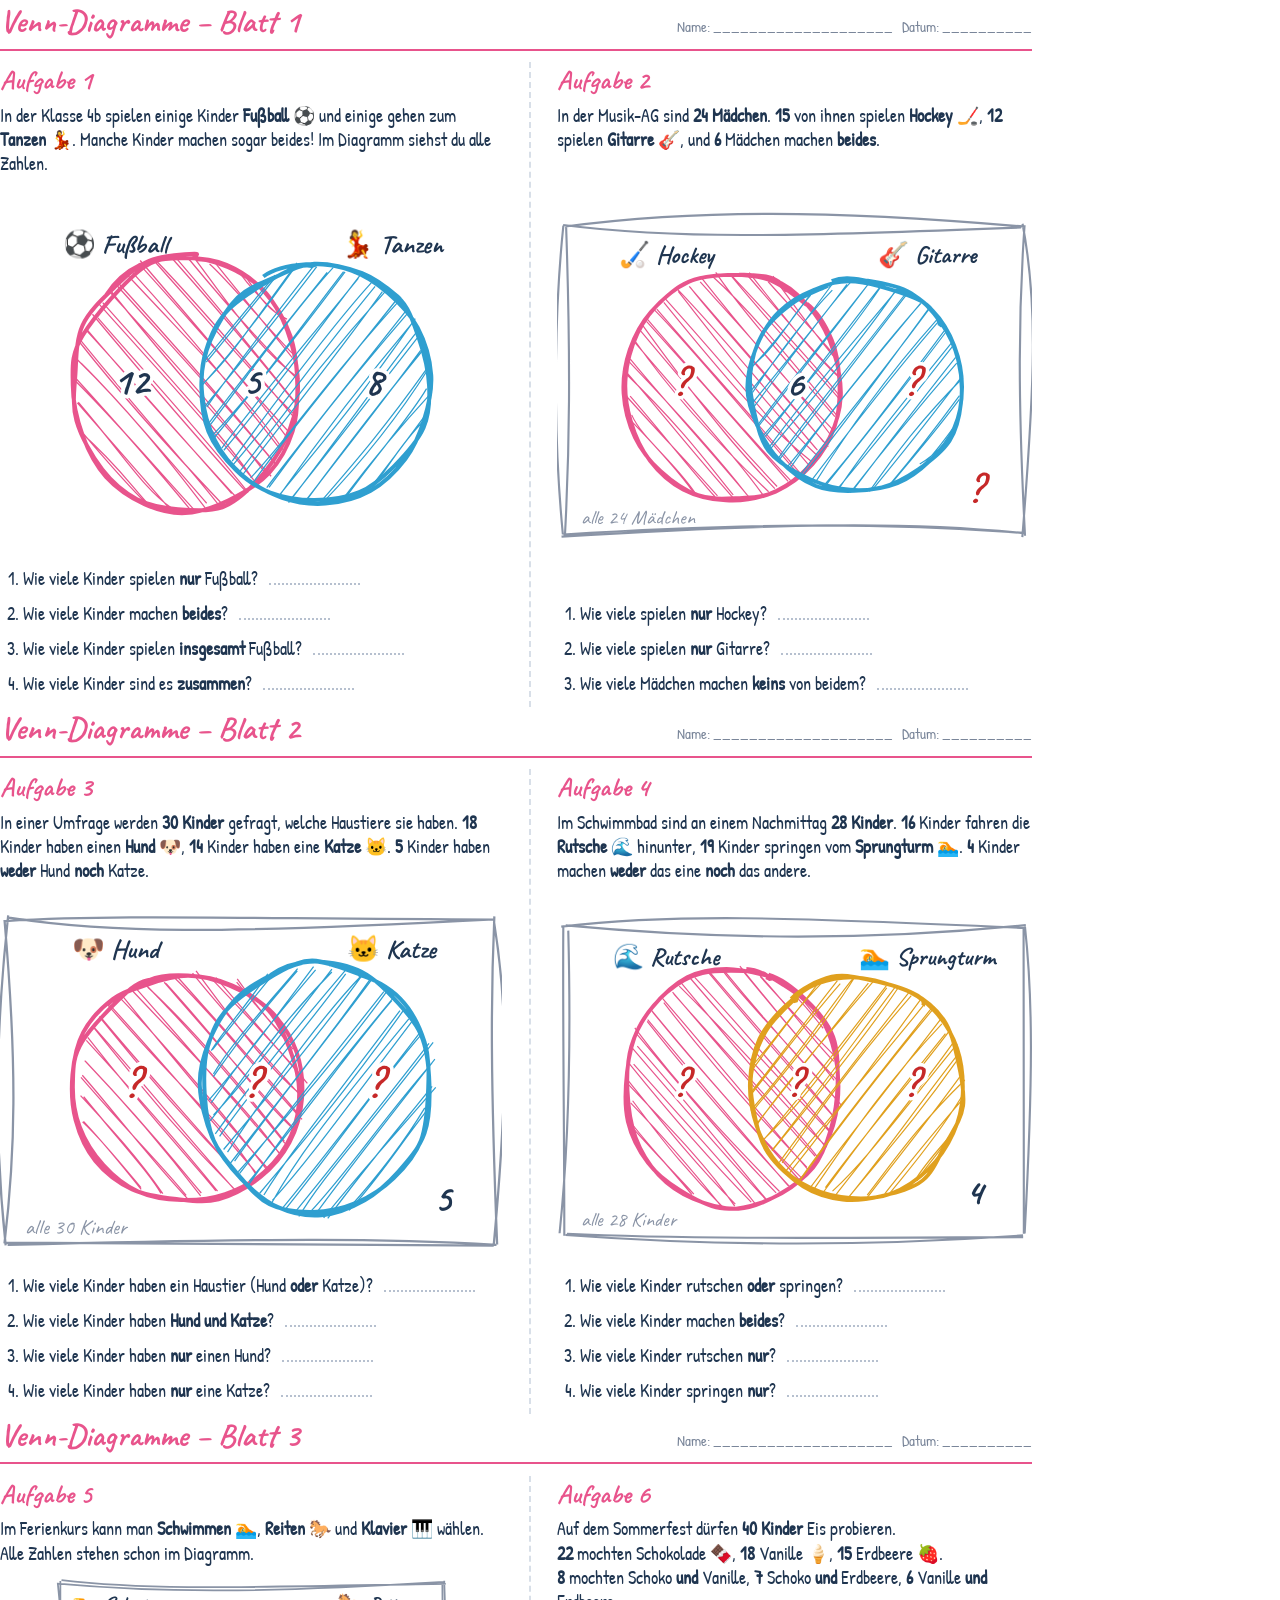
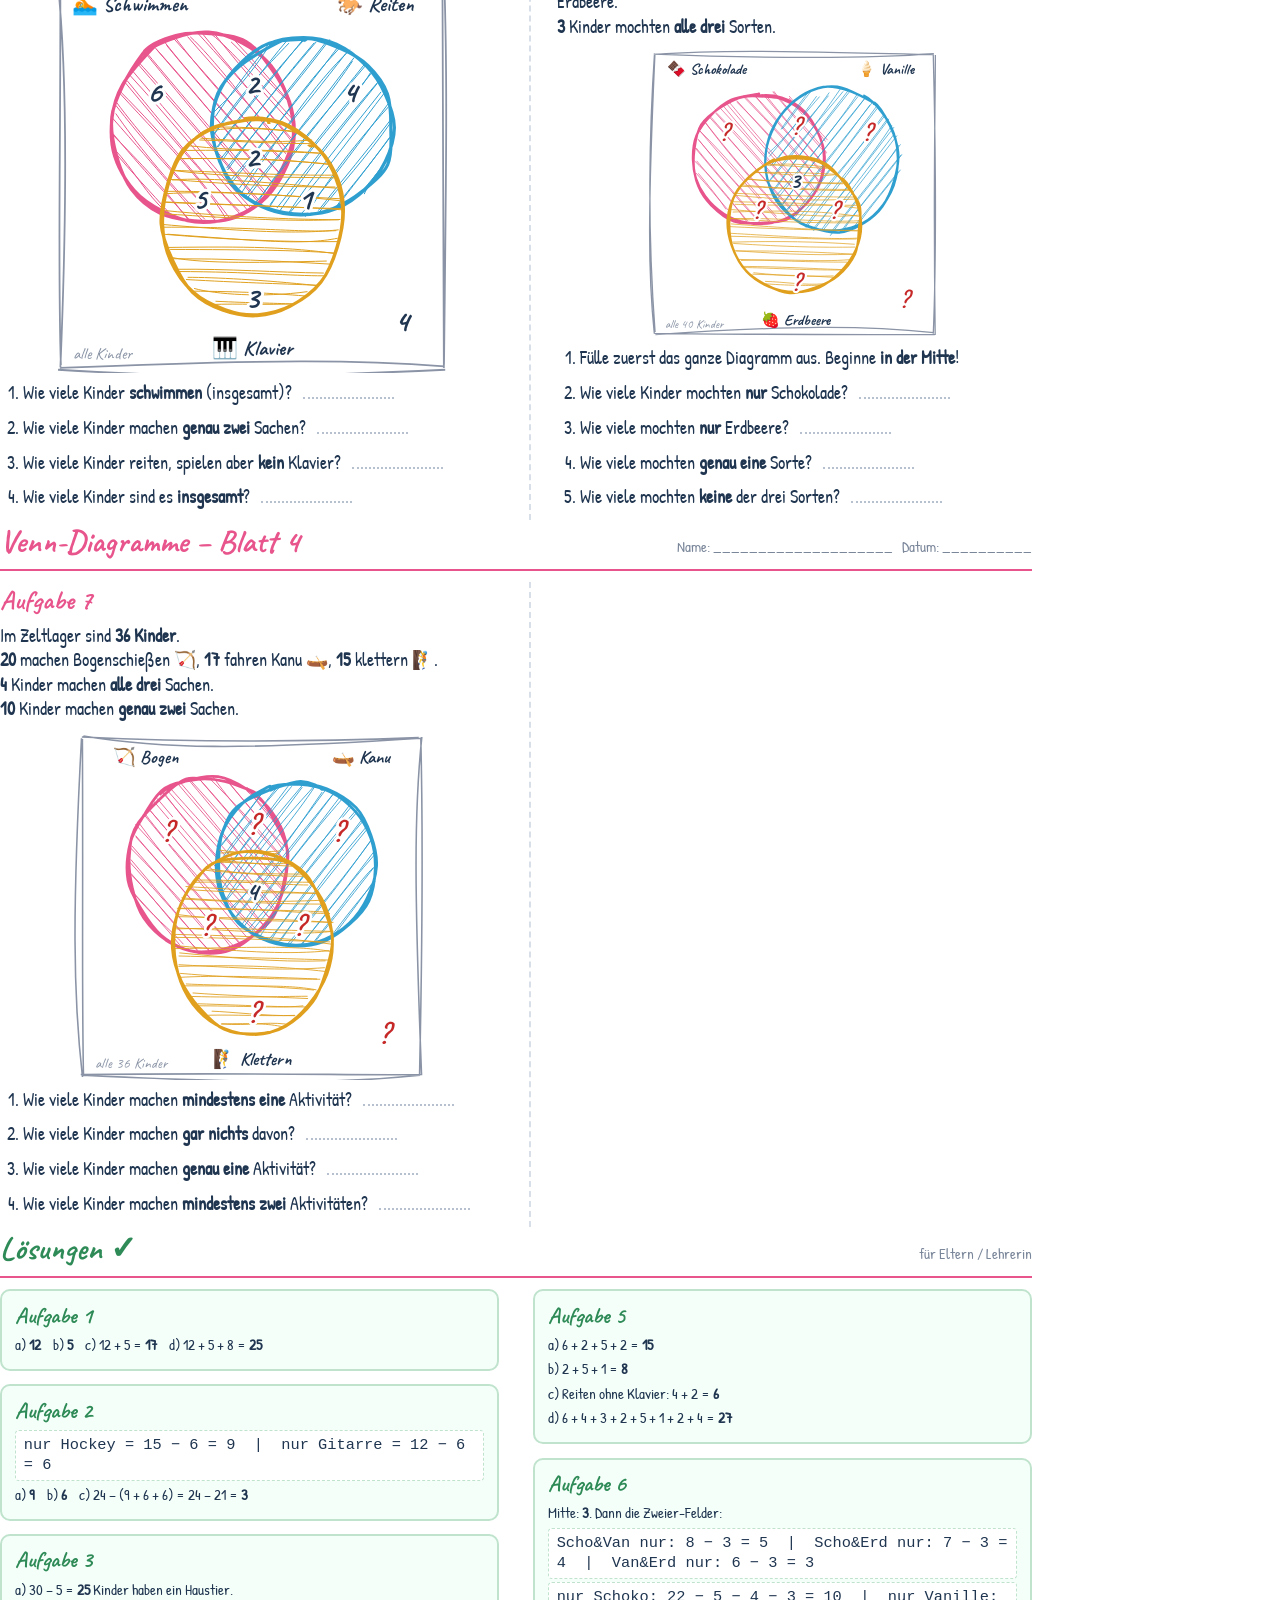
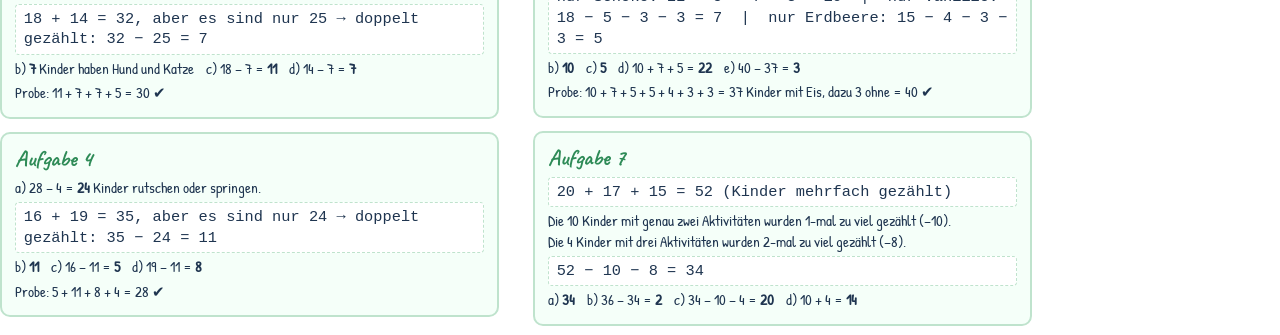
==== arbeitsblatt.html @ 21a6d2d9 "Handgezeichnete Diagramme (rough.js), A4 quer, 2 Aufgaben pro Seite Co-authored-by: Shelley <shelley" ====
<!DOCTYPE html>
<html lang="de">
<head>
<meta charset="utf-8">
<title>Mathe-Arbeitsblatt: Venn-Diagramme</title>
<style>
@font-face{font-family:'Caveat';font-style:normal;font-weight:400;src:url([data-uri]) format('woff2');unicode-range:U+0100-02BA, U+02BD-02C5, U+02C7-02CC, U+02CE-02D7, U+02DD-02FF, U+0304, U+0308, U+0329, U+1D00-1DBF, U+1E00-1E9F, U+1EF2-1EFF, U+2020, U+20A0-20AB, U+20AD-20C0, U+2113, U+2C60-2C7F, U+A720-A7FF;}
@font-face{font-family:'Caveat';font-style:normal;font-weight:400;src:url([data-uri]) format('woff2');unicode-range:U+0000-00FF, U+0131, U+0152-0153, U+02BB-02BC, U+02C6, U+02DA, U+02DC, U+0304, U+0308, U+0329, U+2000-206F, U+20AC, U+2122, U+2191, U+2193, U+2212, U+2215, U+FEFF, U+FFFD;}
@font-face{font-family:'Caveat';font-style:normal;font-weight:700;src:url([data-uri]) format('woff2');unicode-range:U+0100-02BA, U+02BD-02C5, U+02C7-02CC, U+02CE-02D7, U+02DD-02FF, U+0304, U+0308, U+0329, U+1D00-1DBF, U+1E00-1E9F, U+1EF2-1EFF, U+2020, U+20A0-20AB, U+20AD-20C0, U+2113, U+2C60-2C7F, U+A720-A7FF;}
@font-face{font-family:'Caveat';font-style:normal;font-weight:700;src:url([data-uri]) format('woff2');unicode-range:U+0000-00FF, U+0131, U+0152-0153, U+02BB-02BC, U+02C6, U+02DA, U+02DC, U+0304, U+0308, U+0329, U+2000-206F, U+20AC, U+2122, U+2191, U+2193, U+2212, U+2215, U+FEFF, U+FFFD;}
@font-face{font-family:'Patrick Hand';font-style:normal;font-weight:400;src:url([data-uri]) format('woff2');unicode-range:U+0100-02BA, U+02BD-02C5, U+02C7-02CC, U+02CE-02D7, U+02DD-02FF, U+0304, U+0308, U+0329, U+1D00-1DBF, U+1E00-1E9F, U+1EF2-1EFF, U+2020, U+20A0-20AB, U+20AD-20C0, U+2113, U+2C60-2C7F, U+A720-A7FF;}
@font-face{font-family:'Patrick Hand';font-style:normal;font-weight:400;src:url([data-uri]) format('woff2');unicode-range:U+0000-00FF, U+0131, U+0152-0153, U+02BB-02BC, U+02C6, U+02DA, U+02DC, U+0304, U+0308, U+0329, U+2000-206F, U+20AC, U+2122, U+2191, U+2193, U+2212, U+2215, U+FEFF, U+FFFD;}

  @page { size: A4 landscape; margin: 10mm 12mm; }
  * { box-sizing: border-box; }
  body { font-family: 'Patrick Hand', 'Comic Sans MS', cursive;
         font-size: 13.5pt; line-height: 1.35; color: #1f3550; margin: 0;
         background: #fff; }
  .page { page-break-after: always; width: 273mm; height: 187mm;
          display: flex; flex-direction: column; }
  .page:last-child { page-break-after: auto; }

  .kopf { display: flex; justify-content: space-between; align-items: baseline;
          padding-bottom: 1.5mm; margin-bottom: 3mm; flex: 0 0 auto;
          border-bottom: 2.5px solid #e8548c; }
  h1 { font-family: 'Caveat', cursive; font-size: 24pt; margin: 0; color: #e8548c;
       font-weight: 700; }
  .namenszeile { font-size: 11pt; color: #7a869a; }

  .spalten { display: flex; gap: 7mm; flex: 1 1 auto; min-height: 0; }
  .spalte { flex: 1 1 50%; min-width: 0; display: flex; }
  .spalte + .spalte { border-left: 2px dashed #d8dfe8; padding-left: 7mm; }

  .aufgabe { width: 100%; display: flex; flex-direction: column; }
  .aufgabe h2 { font-family: 'Caveat', cursive; font-size: 20pt; font-weight: 700;
                margin: 0 0 1.5mm; color: #e8548c; }
  .story { margin: 0 0 2mm; }
  .bild { flex: 1 1 auto; min-height: 0; display: flex; justify-content: center;
          align-items: center; margin: 1mm 0 2mm; }
  .bild svg { width: 100%; height: 100%; }
  .text { flex: 0 0 auto; }

  ol.fragen { margin: 0; padding-left: 6mm; }
  ol.fragen li { margin-bottom: 2.8mm; }
  .linie { display: inline-block; border-bottom: 2px dotted #b6c0cf;
           min-width: 24mm; margin-left: 2mm; }

  /* Loesungsblatt */
  .loesung { height: auto; }
  .loesung h1 { color: #2e8b57; }
  .lspalten { column-count: 2; column-gap: 9mm; }
  .lbox { break-inside: avoid; border: 2.5px solid #bfe3cd; background: #f5fff9;
          border-radius: 10px; padding: 2.5mm 3.5mm; margin-bottom: 3.5mm; }
  .lbox h3 { font-family: 'Caveat', cursive; font-weight: 700; font-size: 17pt;
             margin: 0 0 1mm; color: #2e8b57; }
  .lbox p { margin: 0 0 1mm; font-size: 11.5pt; }
  .rechnung { font-family: 'Courier New', monospace; font-size: 10pt; background: #fff;
              border: 1px dashed #bfe3cd; padding: 1mm 2mm; border-radius: 4px; }

</style>
</head>
<body>
<div class="page">
  <div class="kopf"><h1>Venn-Diagramme &ndash; Blatt 1</h1><span class="namenszeile">Name: ____________________ &nbsp; Datum: __________</span></div>
  <div class="spalten">
    <div class="spalte">
      <div class="aufgabe">
        <h2>Aufgabe 1</h2>
        <p class="story">In der Klasse 4b spielen einige Kinder <b>Fu&szlig;ball</b> &#9917; und einige gehen zum <b>Tanzen</b> &#128131;. Manche Kinder machen sogar beides! Im Diagramm siehst du alle Zahlen.</p>
        <div class="bild" data-diagram="a1"></div>
        <div class="text">
          <ol class="fragen">
            <li>Wie viele Kinder spielen <b>nur</b> Fu&szlig;ball? <span class="linie"></span></li>
            <li>Wie viele Kinder machen <b>beides</b>? <span class="linie"></span></li>
            <li>Wie viele Kinder spielen <b>insgesamt</b> Fu&szlig;ball? <span class="linie"></span></li>
            <li>Wie viele Kinder sind es <b>zusammen</b>? <span class="linie"></span></li>
          </ol>
        </div>
      </div>
    </div>
    <div class="spalte">
      <div class="aufgabe">
        <h2>Aufgabe 2</h2>
        <p class="story">In der Musik-AG sind <b>24 M&auml;dchen</b>. <b>15</b> von ihnen spielen <b>Hockey</b> &#127954;, <b>12</b> spielen <b>Gitarre</b> &#127928;, und <b>6</b> M&auml;dchen machen <b>beides</b>.</p>
        <div class="bild" data-diagram="a2"></div>
        <div class="text">
          <ol class="fragen">
            <li>Wie viele spielen <b>nur</b> Hockey? <span class="linie"></span></li>
            <li>Wie viele spielen <b>nur</b> Gitarre? <span class="linie"></span></li>
            <li>Wie viele M&auml;dchen machen <b>keins</b> von beidem? <span class="linie"></span></li>
          </ol>
        </div>
      </div>
    </div>
  </div>
</div>
<div class="page">
  <div class="kopf"><h1>Venn-Diagramme &ndash; Blatt 2</h1><span class="namenszeile">Name: ____________________ &nbsp; Datum: __________</span></div>
  <div class="spalten">
    <div class="spalte">
      <div class="aufgabe">
        <h2>Aufgabe 3</h2>
        <p class="story">In einer Umfrage werden <b>30 Kinder</b> gefragt, welche Haustiere sie haben. <b>18</b> Kinder haben einen <b>Hund</b> &#128054;, <b>14</b> Kinder haben eine <b>Katze</b> &#128049;. <b>5</b> Kinder haben <b>weder</b> Hund <b>noch</b> Katze.</p>
        <div class="bild" data-diagram="a3"></div>
        <div class="text">
          <ol class="fragen">
            <li>Wie viele Kinder haben ein Haustier (Hund <b>oder</b> Katze)? <span class="linie"></span></li>
            <li>Wie viele Kinder haben <b>Hund und Katze</b>? <span class="linie"></span></li>
            <li>Wie viele Kinder haben <b>nur</b> einen Hund? <span class="linie"></span></li>
            <li>Wie viele Kinder haben <b>nur</b> eine Katze? <span class="linie"></span></li>
          </ol>
        </div>
      </div>
    </div>
    <div class="spalte">
      <div class="aufgabe">
        <h2>Aufgabe 4</h2>
        <p class="story">Im Schwimmbad sind an einem Nachmittag <b>28 Kinder</b>. <b>16</b> Kinder fahren die <b>Rutsche</b> &#127754; hinunter, <b>19</b> Kinder springen vom <b>Sprungturm</b> &#127946;. <b>4</b> Kinder machen <b>weder</b> das eine <b>noch</b> das andere.</p>
        <div class="bild" data-diagram="a4"></div>
        <div class="text">
          <ol class="fragen">
            <li>Wie viele Kinder rutschen <b>oder</b> springen? <span class="linie"></span></li>
            <li>Wie viele Kinder machen <b>beides</b>? <span class="linie"></span></li>
            <li>Wie viele Kinder rutschen <b>nur</b>? <span class="linie"></span></li>
            <li>Wie viele Kinder springen <b>nur</b>? <span class="linie"></span></li>
          </ol>
        </div>
      </div>
    </div>
  </div>
</div>
<div class="page">
  <div class="kopf"><h1>Venn-Diagramme &ndash; Blatt 3</h1><span class="namenszeile">Name: ____________________ &nbsp; Datum: __________</span></div>
  <div class="spalten">
    <div class="spalte">
      <div class="aufgabe">
        <h2>Aufgabe 5</h2>
        <p class="story">Im Ferienkurs kann man <b>Schwimmen</b> &#127946;, <b>Reiten</b> &#128014; und <b>Klavier</b> &#127929; w&auml;hlen. Alle Zahlen stehen schon im Diagramm.</p>
        <div class="bild" data-diagram="a5"></div>
        <div class="text">
          <ol class="fragen">
            <li>Wie viele Kinder <b>schwimmen</b> (insgesamt)? <span class="linie"></span></li>
            <li>Wie viele Kinder machen <b>genau zwei</b> Sachen? <span class="linie"></span></li>
            <li>Wie viele Kinder reiten, spielen aber <b>kein</b> Klavier? <span class="linie"></span></li>
            <li>Wie viele Kinder sind es <b>insgesamt</b>? <span class="linie"></span></li>
          </ol>
        </div>
      </div>
    </div>
    <div class="spalte">
      <div class="aufgabe">
        <h2>Aufgabe 6</h2>
        <p class="story">Auf dem Sommerfest dürfen <b>40 Kinder</b> Eis probieren.<br><b>22</b> mochten Schokolade &#127851;, <b>18</b> Vanille &#127846;, <b>15</b> Erdbeere &#127827;.<br><b>8</b> mochten Schoko <b>und</b> Vanille, <b>7</b> Schoko <b>und</b> Erdbeere, <b>6</b> Vanille <b>und</b> Erdbeere.<br><b>3</b> Kinder mochten <b>alle drei</b> Sorten.</p>
        <div class="bild" data-diagram="a6"></div>
        <div class="text">
          <ol class="fragen">
            <li>F&uuml;lle zuerst das ganze Diagramm aus. Beginne <b>in der Mitte</b>!</li>
            <li>Wie viele Kinder mochten <b>nur</b> Schokolade? <span class="linie"></span></li>
            <li>Wie viele mochten <b>nur</b> Erdbeere? <span class="linie"></span></li>
            <li>Wie viele mochten <b>genau eine</b> Sorte? <span class="linie"></span></li>
            <li>Wie viele mochten <b>keine</b> der drei Sorten? <span class="linie"></span></li>
          </ol>
        </div>
      </div>
    </div>
  </div>
</div>
<div class="page">
  <div class="kopf"><h1>Venn-Diagramme &ndash; Blatt 4</h1><span class="namenszeile">Name: ____________________ &nbsp; Datum: __________</span></div>
  <div class="spalten">
    <div class="spalte">
      <div class="aufgabe">
        <h2>Aufgabe 7</h2>
        <p class="story">Im Zeltlager sind <b>36 Kinder</b>.<br><b>20</b> machen Bogenschießen &#127993;, <b>17</b> fahren Kanu &#128758;, <b>15</b> klettern &#129495;.<br><b>4</b> Kinder machen <b>alle drei</b> Sachen.<br><b>10</b> Kinder machen <b>genau zwei</b> Sachen.</p>
        <div class="bild" data-diagram="a7"></div>
        <div class="text">
          <ol class="fragen">
            <li>Wie viele Kinder machen <b>mindestens eine</b> Aktivit&auml;t? <span class="linie"></span></li>
            <li>Wie viele Kinder machen <b>gar nichts</b> davon? <span class="linie"></span></li>
            <li>Wie viele Kinder machen <b>genau eine</b> Aktivit&auml;t? <span class="linie"></span></li>
            <li>Wie viele Kinder machen <b>mindestens zwei</b> Aktivit&auml;ten? <span class="linie"></span></li>
          </ol>
        </div>
      </div>
    </div>
    <div class="spalte"></div>
  </div>
</div>
<div class="page loesung">
  <div class="kopf"><h1>L&ouml;sungen &#10003;</h1><span class="namenszeile">f&uuml;r Eltern / Lehrerin</span></div>
  <div class="lspalten">
    <div class="lbox"><h3>Aufgabe 1</h3>
    <p>a) <b>12</b> &nbsp;&nbsp; b) <b>5</b> &nbsp;&nbsp; c) 12 + 5 = <b>17</b> &nbsp;&nbsp; d) 12 + 5 + 8 = <b>25</b></p></div>
    <div class="lbox"><h3>Aufgabe 2</h3>
    <p class="rechnung">nur Hockey = 15 &minus; 6 = 9 &nbsp;|&nbsp; nur Gitarre = 12 &minus; 6 = 6</p>
    <p>a) <b>9</b> &nbsp;&nbsp; b) <b>6</b> &nbsp;&nbsp; c) 24 &minus; (9 + 6 + 6) = 24 &minus; 21 = <b>3</b></p></div>
    <div class="lbox"><h3>Aufgabe 3</h3>
    <p>a) 30 &minus; 5 = <b>25</b> Kinder haben ein Haustier.</p>
    <p class="rechnung">18 + 14 = 32, aber es sind nur 25 &rarr; doppelt gez&auml;hlt: 32 &minus; 25 = 7</p>
    <p>b) <b>7</b> Kinder haben Hund und Katze &nbsp;&nbsp; c) 18 &minus; 7 = <b>11</b> &nbsp;&nbsp; d) 14 &minus; 7 = <b>7</b></p>
    <p>Probe: 11 + 7 + 7 + 5 = 30 &#10004;</p></div>
    <div class="lbox"><h3>Aufgabe 4</h3>
    <p>a) 28 &minus; 4 = <b>24</b> Kinder rutschen oder springen.</p>
    <p class="rechnung">16 + 19 = 35, aber es sind nur 24 &rarr; doppelt gez&auml;hlt: 35 &minus; 24 = 11</p>
    <p>b) <b>11</b> &nbsp;&nbsp; c) 16 &minus; 11 = <b>5</b> &nbsp;&nbsp; d) 19 &minus; 11 = <b>8</b></p>
    <p>Probe: 5 + 11 + 8 + 4 = 28 &#10004;</p></div>
    <div class="lbox"><h3>Aufgabe 5</h3>
    <p>a) 6 + 2 + 5 + 2 = <b>15</b></p>
    <p>b) 2 + 5 + 1 = <b>8</b></p>
    <p>c) Reiten ohne Klavier: 4 + 2 = <b>6</b></p>
    <p>d) 6 + 4 + 3 + 2 + 5 + 1 + 2 + 4 = <b>27</b></p></div>
    <div class="lbox"><h3>Aufgabe 6</h3>
    <p>Mitte: <b>3</b>. Dann die Zweier-Felder:</p>
    <p class="rechnung">Scho&amp;Van nur: 8 &minus; 3 = 5 &nbsp;|&nbsp; Scho&amp;Erd nur: 7 &minus; 3 = 4 &nbsp;|&nbsp; Van&amp;Erd nur: 6 &minus; 3 = 3</p>
    <p class="rechnung">nur Schoko: 22 &minus; 5 &minus; 4 &minus; 3 = 10 &nbsp;|&nbsp; nur Vanille: 18 &minus; 5 &minus; 3 &minus; 3 = 7 &nbsp;|&nbsp; nur Erdbeere: 15 &minus; 4 &minus; 3 &minus; 3 = 5</p>
    <p>b) <b>10</b> &nbsp;&nbsp; c) <b>5</b> &nbsp;&nbsp; d) 10 + 7 + 5 = <b>22</b> &nbsp;&nbsp; e) 40 &minus; 37 = <b>3</b></p>
    <p>Probe: 10 + 7 + 5 + 5 + 4 + 3 + 3 = 37 Kinder mit Eis, dazu 3 ohne = 40 &#10004;</p></div>
    <div class="lbox"><h3>Aufgabe 7</h3>
    <p class="rechnung">20 + 17 + 15 = 52 (Kinder mehrfach gez&auml;hlt)</p>
    <p>Die 10 Kinder mit genau zwei Aktivit&auml;ten wurden 1-mal zu viel gez&auml;hlt (&minus;10).<br>
       Die 4 Kinder mit drei Aktivit&auml;ten wurden 2-mal zu viel gez&auml;hlt (&minus;8).</p>
    <p class="rechnung">52 &minus; 10 &minus; 8 = 34</p>
    <p>a) <b>34</b> &nbsp;&nbsp; b) 36 &minus; 34 = <b>2</b> &nbsp;&nbsp; c) 34 &minus; 10 &minus; 4 = <b>20</b> &nbsp;&nbsp; d) 10 + 4 = <b>14</b></p></div>
  </div>
</div>

<script>
var rough=function(){"use strict";function t(t,e,s){if(t&&t.length){const[n,o]=e,a=Math.PI/180*s,h=Math.cos(a),r=Math.sin(a);for(const e of t){const[t,s]=e;e[0]=(t-n)*h-(s-o)*r+n,e[1]=(t-n)*r+(s-o)*h+o}}}function e(t,e){return t[0]===e[0]&&t[1]===e[1]}function s(s,n,o,a=1){const h=o,r=Math.max(n,.1),i=s[0]&&s[0][0]&&"number"==typeof s[0][0]?[s]:s,c=[0,0];if(h)for(const e of i)t(e,c,h);const l=function(t,s,n){const o=[];for(const s of t){const t=[...s];e(t[0],t[t.length-1])||t.push([t[0][0],t[0][1]]),t.length>2&&o.push(t)}const a=[];s=Math.max(s,.1);const h=[];for(const t of o)for(let e=0;e<t.length-1;e++){const s=t[e],n=t[e+1];if(s[1]!==n[1]){const t=Math.min(s[1],n[1]);h.push({ymin:t,ymax:Math.max(s[1],n[1]),x:t===s[1]?s[0]:n[0],islope:(n[0]-s[0])/(n[1]-s[1])})}}if(h.sort(((t,e)=>t.ymin<e.ymin?-1:t.ymin>e.ymin?1:t.x<e.x?-1:t.x>e.x?1:t.ymax===e.ymax?0:(t.ymax-e.ymax)/Math.abs(t.ymax-e.ymax))),!h.length)return a;let r=[],i=h[0].ymin,c=0;for(;r.length||h.length;){if(h.length){let t=-1;for(let e=0;e<h.length&&!(h[e].ymin>i);e++)t=e;h.splice(0,t+1).forEach((t=>{r.push({s:i,edge:t})}))}if(r=r.filter((t=>!(t.edge.ymax<=i))),r.sort(((t,e)=>t.edge.x===e.edge.x?0:(t.edge.x-e.edge.x)/Math.abs(t.edge.x-e.edge.x))),(1!==n||c%s==0)&&r.length>1)for(let t=0;t<r.length;t+=2){const e=t+1;if(e>=r.length)break;const s=r[t].edge,n=r[e].edge;a.push([[Math.round(s.x),i],[Math.round(n.x),i]])}i+=n,r.forEach((t=>{t.edge.x=t.edge.x+n*t.edge.islope})),c++}return a}(i,r,a);if(h){for(const e of i)t(e,c,-h);!function(e,s,n){const o=[];e.forEach((t=>o.push(...t))),t(o,s,n)}(l,c,-h)}return l}function n(t,e){var n;const o=e.hachureAngle+90;let a=e.hachureGap;a<0&&(a=4*e.strokeWidth),a=Math.round(Math.max(a,.1));let h=1;return e.roughness>=1&&((null===(n=e.randomizer)||void 0===n?void 0:n.next())||Math.random())>.7&&(h=a),s(t,a,o,h||1)}class o{constructor(t){this.helper=t}fillPolygons(t,e){return this._fillPolygons(t,e)}_fillPolygons(t,e){const s=n(t,e);return{type:"fillSketch",ops:this.renderLines(s,e)}}renderLines(t,e){const s=[];for(const n of t)s.push(...this.helper.doubleLineOps(n[0][0],n[0][1],n[1][0],n[1][1],e));return s}}function a(t){const e=t[0],s=t[1];return Math.sqrt(Math.pow(e[0]-s[0],2)+Math.pow(e[1]-s[1],2))}class h extends o{fillPolygons(t,e){let s=e.hachureGap;s<0&&(s=4*e.strokeWidth),s=Math.max(s,.1);const o=n(t,Object.assign({},e,{hachureGap:s})),h=Math.PI/180*e.hachureAngle,r=[],i=.5*s*Math.cos(h),c=.5*s*Math.sin(h);for(const[t,e]of o)a([t,e])&&r.push([[t[0]-i,t[1]+c],[...e]],[[t[0]+i,t[1]-c],[...e]]);return{type:"fillSketch",ops:this.renderLines(r,e)}}}class r extends o{fillPolygons(t,e){const s=this._fillPolygons(t,e),n=Object.assign({},e,{hachureAngle:e.hachureAngle+90}),o=this._fillPolygons(t,n);return s.ops=s.ops.concat(o.ops),s}}class i{constructor(t){this.helper=t}fillPolygons(t,e){const s=n(t,e=Object.assign({},e,{hachureAngle:0}));return this.dotsOnLines(s,e)}dotsOnLines(t,e){const s=[];let n=e.hachureGap;n<0&&(n=4*e.strokeWidth),n=Math.max(n,.1);let o=e.fillWeight;o<0&&(o=e.strokeWidth/2);const h=n/4;for(const r of t){const t=a(r),i=t/n,c=Math.ceil(i)-1,l=t-c*n,u=(r[0][0]+r[1][0])/2-n/4,p=Math.min(r[0][1],r[1][1]);for(let t=0;t<c;t++){const a=p+l+t*n,r=u-h+2*Math.random()*h,i=a-h+2*Math.random()*h,c=this.helper.ellipse(r,i,o,o,e);s.push(...c.ops)}}return{type:"fillSketch",ops:s}}}class c{constructor(t){this.helper=t}fillPolygons(t,e){const s=n(t,e);return{type:"fillSketch",ops:this.dashedLine(s,e)}}dashedLine(t,e){const s=e.dashOffset<0?e.hachureGap<0?4*e.strokeWidth:e.hachureGap:e.dashOffset,n=e.dashGap<0?e.hachureGap<0?4*e.strokeWidth:e.hachureGap:e.dashGap,o=[];return t.forEach((t=>{const h=a(t),r=Math.floor(h/(s+n)),i=(h+n-r*(s+n))/2;let c=t[0],l=t[1];c[0]>l[0]&&(c=t[1],l=t[0]);const u=Math.atan((l[1]-c[1])/(l[0]-c[0]));for(let t=0;t<r;t++){const a=t*(s+n),h=a+s,r=[c[0]+a*Math.cos(u)+i*Math.cos(u),c[1]+a*Math.sin(u)+i*Math.sin(u)],l=[c[0]+h*Math.cos(u)+i*Math.cos(u),c[1]+h*Math.sin(u)+i*Math.sin(u)];o.push(...this.helper.doubleLineOps(r[0],r[1],l[0],l[1],e))}})),o}}class l{constructor(t){this.helper=t}fillPolygons(t,e){const s=e.hachureGap<0?4*e.strokeWidth:e.hachureGap,o=e.zigzagOffset<0?s:e.zigzagOffset,a=n(t,e=Object.assign({},e,{hachureGap:s+o}));return{type:"fillSketch",ops:this.zigzagLines(a,o,e)}}zigzagLines(t,e,s){const n=[];return t.forEach((t=>{const o=a(t),h=Math.round(o/(2*e));let r=t[0],i=t[1];r[0]>i[0]&&(r=t[1],i=t[0]);const c=Math.atan((i[1]-r[1])/(i[0]-r[0]));for(let t=0;t<h;t++){const o=2*t*e,a=2*(t+1)*e,h=Math.sqrt(2*Math.pow(e,2)),i=[r[0]+o*Math.cos(c),r[1]+o*Math.sin(c)],l=[r[0]+a*Math.cos(c),r[1]+a*Math.sin(c)],u=[i[0]+h*Math.cos(c+Math.PI/4),i[1]+h*Math.sin(c+Math.PI/4)];n.push(...this.helper.doubleLineOps(i[0],i[1],u[0],u[1],s),...this.helper.doubleLineOps(u[0],u[1],l[0],l[1],s))}})),n}}const u={};class p{constructor(t){this.seed=t}next(){return this.seed?(2**31-1&(this.seed=Math.imul(48271,this.seed)))/2**31:Math.random()}}const f=0,d=1,g=2,M={A:7,a:7,C:6,c:6,H:1,h:1,L:2,l:2,M:2,m:2,Q:4,q:4,S:4,s:4,T:2,t:2,V:1,v:1,Z:0,z:0};function k(t,e){return t.type===e}function b(t){const e=[],s=function(t){const e=new Array;for(;""!==t;)if(t.match(/^([ \t\r\n,]+)/))t=t.substr(RegExp.$1.length);else if(t.match(/^([aAcChHlLmMqQsStTvVzZ])/))e[e.length]={type:f,text:RegExp.$1},t=t.substr(RegExp.$1.length);else{if(!t.match(/^(([-+]?[0-9]+(\.[0-9]*)?|[-+]?\.[0-9]+)([eE][-+]?[0-9]+)?)/))return[];e[e.length]={type:d,text:`${parseFloat(RegExp.$1)}`},t=t.substr(RegExp.$1.length)}return e[e.length]={type:g,text:""},e}(t);let n="BOD",o=0,a=s[o];for(;!k(a,g);){let h=0;const r=[];if("BOD"===n){if("M"!==a.text&&"m"!==a.text)return b("M0,0"+t);o++,h=M[a.text],n=a.text}else k(a,d)?h=M[n]:(o++,h=M[a.text],n=a.text);if(!(o+h<s.length))throw new Error("Path data ended short");for(let t=o;t<o+h;t++){const e=s[t];if(!k(e,d))throw new Error("Param not a number: "+n+","+e.text);r[r.length]=+e.text}if("number"!=typeof M[n])throw new Error("Bad segment: "+n);{const t={key:n,data:r};e.push(t),o+=h,a=s[o],"M"===n&&(n="L"),"m"===n&&(n="l")}}return e}function y(t){let e=0,s=0,n=0,o=0;const a=[];for(const{key:h,data:r}of t)switch(h){case"M":a.push({key:"M",data:[...r]}),[e,s]=r,[n,o]=r;break;case"m":e+=r[0],s+=r[1],a.push({key:"M",data:[e,s]}),n=e,o=s;break;case"L":a.push({key:"L",data:[...r]}),[e,s]=r;break;case"l":e+=r[0],s+=r[1],a.push({key:"L",data:[e,s]});break;case"C":a.push({key:"C",data:[...r]}),e=r[4],s=r[5];break;case"c":{const t=r.map(((t,n)=>n%2?t+s:t+e));a.push({key:"C",data:t}),e=t[4],s=t[5];break}case"Q":a.push({key:"Q",data:[...r]}),e=r[2],s=r[3];break;case"q":{const t=r.map(((t,n)=>n%2?t+s:t+e));a.push({key:"Q",data:t}),e=t[2],s=t[3];break}case"A":a.push({key:"A",data:[...r]}),e=r[5],s=r[6];break;case"a":e+=r[5],s+=r[6],a.push({key:"A",data:[r[0],r[1],r[2],r[3],r[4],e,s]});break;case"H":a.push({key:"H",data:[...r]}),e=r[0];break;case"h":e+=r[0],a.push({key:"H",data:[e]});break;case"V":a.push({key:"V",data:[...r]}),s=r[0];break;case"v":s+=r[0],a.push({key:"V",data:[s]});break;case"S":a.push({key:"S",data:[...r]}),e=r[2],s=r[3];break;case"s":{const t=r.map(((t,n)=>n%2?t+s:t+e));a.push({key:"S",data:t}),e=t[2],s=t[3];break}case"T":a.push({key:"T",data:[...r]}),e=r[0],s=r[1];break;case"t":e+=r[0],s+=r[1],a.push({key:"T",data:[e,s]});break;case"Z":case"z":a.push({key:"Z",data:[]}),e=n,s=o}return a}function m(t){const e=[];let s="",n=0,o=0,a=0,h=0,r=0,i=0;for(const{key:c,data:l}of t){switch(c){case"M":e.push({key:"M",data:[...l]}),[n,o]=l,[a,h]=l;break;case"C":e.push({key:"C",data:[...l]}),n=l[4],o=l[5],r=l[2],i=l[3];break;case"L":e.push({key:"L",data:[...l]}),[n,o]=l;break;case"H":n=l[0],e.push({key:"L",data:[n,o]});break;case"V":o=l[0],e.push({key:"L",data:[n,o]});break;case"S":{let t=0,a=0;"C"===s||"S"===s?(t=n+(n-r),a=o+(o-i)):(t=n,a=o),e.push({key:"C",data:[t,a,...l]}),r=l[0],i=l[1],n=l[2],o=l[3];break}case"T":{const[t,a]=l;let h=0,c=0;"Q"===s||"T"===s?(h=n+(n-r),c=o+(o-i)):(h=n,c=o);const u=n+2*(h-n)/3,p=o+2*(c-o)/3,f=t+2*(h-t)/3,d=a+2*(c-a)/3;e.push({key:"C",data:[u,p,f,d,t,a]}),r=h,i=c,n=t,o=a;break}case"Q":{const[t,s,a,h]=l,c=n+2*(t-n)/3,u=o+2*(s-o)/3,p=a+2*(t-a)/3,f=h+2*(s-h)/3;e.push({key:"C",data:[c,u,p,f,a,h]}),r=t,i=s,n=a,o=h;break}case"A":{const t=Math.abs(l[0]),s=Math.abs(l[1]),a=l[2],h=l[3],r=l[4],i=l[5],c=l[6];if(0===t||0===s)e.push({key:"C",data:[n,o,i,c,i,c]}),n=i,o=c;else if(n!==i||o!==c){x(n,o,i,c,t,s,a,h,r).forEach((function(t){e.push({key:"C",data:t})})),n=i,o=c}break}case"Z":e.push({key:"Z",data:[]}),n=a,o=h}s=c}return e}function w(t,e,s){return[t*Math.cos(s)-e*Math.sin(s),t*Math.sin(s)+e*Math.cos(s)]}function x(t,e,s,n,o,a,h,r,i,c){const l=(u=h,Math.PI*u/180);var u;let p=[],f=0,d=0,g=0,M=0;if(c)[f,d,g,M]=c;else{[t,e]=w(t,e,-l),[s,n]=w(s,n,-l);const h=(t-s)/2,c=(e-n)/2;let u=h*h/(o*o)+c*c/(a*a);u>1&&(u=Math.sqrt(u),o*=u,a*=u);const p=o*o,k=a*a,b=p*k-p*c*c-k*h*h,y=p*c*c+k*h*h,m=(r===i?-1:1)*Math.sqrt(Math.abs(b/y));g=m*o*c/a+(t+s)/2,M=m*-a*h/o+(e+n)/2,f=Math.asin(parseFloat(((e-M)/a).toFixed(9))),d=Math.asin(parseFloat(((n-M)/a).toFixed(9))),t<g&&(f=Math.PI-f),s<g&&(d=Math.PI-d),f<0&&(f=2*Math.PI+f),d<0&&(d=2*Math.PI+d),i&&f>d&&(f-=2*Math.PI),!i&&d>f&&(d-=2*Math.PI)}let k=d-f;if(Math.abs(k)>120*Math.PI/180){const t=d,e=s,r=n;d=i&&d>f?f+120*Math.PI/180*1:f+120*Math.PI/180*-1,p=x(s=g+o*Math.cos(d),n=M+a*Math.sin(d),e,r,o,a,h,0,i,[d,t,g,M])}k=d-f;const b=Math.cos(f),y=Math.sin(f),m=Math.cos(d),P=Math.sin(d),v=Math.tan(k/4),S=4/3*o*v,O=4/3*a*v,L=[t,e],T=[t+S*y,e-O*b],D=[s+S*P,n-O*m],A=[s,n];if(T[0]=2*L[0]-T[0],T[1]=2*L[1]-T[1],c)return[T,D,A].concat(p);{p=[T,D,A].concat(p);const t=[];for(let e=0;e<p.length;e+=3){const s=w(p[e][0],p[e][1],l),n=w(p[e+1][0],p[e+1][1],l),o=w(p[e+2][0],p[e+2][1],l);t.push([s[0],s[1],n[0],n[1],o[0],o[1]])}return t}}const P={randOffset:function(t,e){return G(t,e)},randOffsetWithRange:function(t,e,s){return E(t,e,s)},ellipse:function(t,e,s,n,o){const a=T(s,n,o);return D(t,e,o,a).opset},doubleLineOps:function(t,e,s,n,o){return $(t,e,s,n,o,!0)}};function v(t,e,s,n,o){return{type:"path",ops:$(t,e,s,n,o)}}function S(t,e,s){const n=(t||[]).length;if(n>2){const o=[];for(let e=0;e<n-1;e++)o.push(...$(t[e][0],t[e][1],t[e+1][0],t[e+1][1],s));return e&&o.push(...$(t[n-1][0],t[n-1][1],t[0][0],t[0][1],s)),{type:"path",ops:o}}return 2===n?v(t[0][0],t[0][1],t[1][0],t[1][1],s):{type:"path",ops:[]}}function O(t,e,s,n,o){return function(t,e){return S(t,!0,e)}([[t,e],[t+s,e],[t+s,e+n],[t,e+n]],o)}function L(t,e){if(t.length){const s="number"==typeof t[0][0]?[t]:t,n=j(s[0],1*(1+.2*e.roughness),e),o=e.disableMultiStroke?[]:j(s[0],1.5*(1+.22*e.roughness),z(e));for(let t=1;t<s.length;t++){const a=s[t];if(a.length){const t=j(a,1*(1+.2*e.roughness),e),s=e.disableMultiStroke?[]:j(a,1.5*(1+.22*e.roughness),z(e));for(const e of t)"move"!==e.op&&n.push(e);for(const t of s)"move"!==t.op&&o.push(t)}}return{type:"path",ops:n.concat(o)}}return{type:"path",ops:[]}}function T(t,e,s){const n=Math.sqrt(2*Math.PI*Math.sqrt((Math.pow(t/2,2)+Math.pow(e/2,2))/2)),o=Math.ceil(Math.max(s.curveStepCount,s.curveStepCount/Math.sqrt(200)*n)),a=2*Math.PI/o;let h=Math.abs(t/2),r=Math.abs(e/2);const i=1-s.curveFitting;return h+=G(h*i,s),r+=G(r*i,s),{increment:a,rx:h,ry:r}}function D(t,e,s,n){const[o,a]=F(n.increment,t,e,n.rx,n.ry,1,n.increment*E(.1,E(.4,1,s),s),s);let h=q(o,null,s);if(!s.disableMultiStroke&&0!==s.roughness){const[o]=F(n.increment,t,e,n.rx,n.ry,1.5,0,s),a=q(o,null,s);h=h.concat(a)}return{estimatedPoints:a,opset:{type:"path",ops:h}}}function A(t,e,s,n,o,a,h,r,i){const c=t,l=e;let u=Math.abs(s/2),p=Math.abs(n/2);u+=G(.01*u,i),p+=G(.01*p,i);let f=o,d=a;for(;f<0;)f+=2*Math.PI,d+=2*Math.PI;d-f>2*Math.PI&&(f=0,d=2*Math.PI);const g=2*Math.PI/i.curveStepCount,M=Math.min(g/2,(d-f)/2),k=V(M,c,l,u,p,f,d,1,i);if(!i.disableMultiStroke){const t=V(M,c,l,u,p,f,d,1.5,i);k.push(...t)}return h&&(r?k.push(...$(c,l,c+u*Math.cos(f),l+p*Math.sin(f),i),...$(c,l,c+u*Math.cos(d),l+p*Math.sin(d),i)):k.push({op:"lineTo",data:[c,l]},{op:"lineTo",data:[c+u*Math.cos(f),l+p*Math.sin(f)]})),{type:"path",ops:k}}function _(t,e){const s=m(y(b(t))),n=[];let o=[0,0],a=[0,0];for(const{key:t,data:h}of s)switch(t){case"M":a=[h[0],h[1]],o=[h[0],h[1]];break;case"L":n.push(...$(a[0],a[1],h[0],h[1],e)),a=[h[0],h[1]];break;case"C":{const[t,s,o,r,i,c]=h;n.push(...Z(t,s,o,r,i,c,a,e)),a=[i,c];break}case"Z":n.push(...$(a[0],a[1],o[0],o[1],e)),a=[o[0],o[1]]}return{type:"path",ops:n}}function I(t,e){const s=[];for(const n of t)if(n.length){const t=e.maxRandomnessOffset||0,o=n.length;if(o>2){s.push({op:"move",data:[n[0][0]+G(t,e),n[0][1]+G(t,e)]});for(let a=1;a<o;a++)s.push({op:"lineTo",data:[n[a][0]+G(t,e),n[a][1]+G(t,e)]})}}return{type:"fillPath",ops:s}}function C(t,e){return function(t,e){let s=t.fillStyle||"hachure";if(!u[s])switch(s){case"zigzag":u[s]||(u[s]=new h(e));break;case"cross-hatch":u[s]||(u[s]=new r(e));break;case"dots":u[s]||(u[s]=new i(e));break;case"dashed":u[s]||(u[s]=new c(e));break;case"zigzag-line":u[s]||(u[s]=new l(e));break;default:s="hachure",u[s]||(u[s]=new o(e))}return u[s]}(e,P).fillPolygons(t,e)}function z(t){const e=Object.assign({},t);return e.randomizer=void 0,t.seed&&(e.seed=t.seed+1),e}function W(t){return t.randomizer||(t.randomizer=new p(t.seed||0)),t.randomizer.next()}function E(t,e,s,n=1){return s.roughness*n*(W(s)*(e-t)+t)}function G(t,e,s=1){return E(-t,t,e,s)}function $(t,e,s,n,o,a=!1){const h=a?o.disableMultiStrokeFill:o.disableMultiStroke,r=R(t,e,s,n,o,!0,!1);if(h)return r;const i=R(t,e,s,n,o,!0,!0);return r.concat(i)}function R(t,e,s,n,o,a,h){const r=Math.pow(t-s,2)+Math.pow(e-n,2),i=Math.sqrt(r);let c=1;c=i<200?1:i>500?.4:-.0016668*i+1.233334;let l=o.maxRandomnessOffset||0;l*l*100>r&&(l=i/10);const u=l/2,p=.2+.2*W(o);let f=o.bowing*o.maxRandomnessOffset*(n-e)/200,d=o.bowing*o.maxRandomnessOffset*(t-s)/200;f=G(f,o,c),d=G(d,o,c);const g=[],M=()=>G(u,o,c),k=()=>G(l,o,c),b=o.preserveVertices;return a&&(h?g.push({op:"move",data:[t+(b?0:M()),e+(b?0:M())]}):g.push({op:"move",data:[t+(b?0:G(l,o,c)),e+(b?0:G(l,o,c))]})),h?g.push({op:"bcurveTo",data:[f+t+(s-t)*p+M(),d+e+(n-e)*p+M(),f+t+2*(s-t)*p+M(),d+e+2*(n-e)*p+M(),s+(b?0:M()),n+(b?0:M())]}):g.push({op:"bcurveTo",data:[f+t+(s-t)*p+k(),d+e+(n-e)*p+k(),f+t+2*(s-t)*p+k(),d+e+2*(n-e)*p+k(),s+(b?0:k()),n+(b?0:k())]}),g}function j(t,e,s){if(!t.length)return[];const n=[];n.push([t[0][0]+G(e,s),t[0][1]+G(e,s)]),n.push([t[0][0]+G(e,s),t[0][1]+G(e,s)]);for(let o=1;o<t.length;o++)n.push([t[o][0]+G(e,s),t[o][1]+G(e,s)]),o===t.length-1&&n.push([t[o][0]+G(e,s),t[o][1]+G(e,s)]);return q(n,null,s)}function q(t,e,s){const n=t.length,o=[];if(n>3){const a=[],h=1-s.curveTightness;o.push({op:"move",data:[t[1][0],t[1][1]]});for(let e=1;e+2<n;e++){const s=t[e];a[0]=[s[0],s[1]],a[1]=[s[0]+(h*t[e+1][0]-h*t[e-1][0])/6,s[1]+(h*t[e+1][1]-h*t[e-1][1])/6],a[2]=[t[e+1][0]+(h*t[e][0]-h*t[e+2][0])/6,t[e+1][1]+(h*t[e][1]-h*t[e+2][1])/6],a[3]=[t[e+1][0],t[e+1][1]],o.push({op:"bcurveTo",data:[a[1][0],a[1][1],a[2][0],a[2][1],a[3][0],a[3][1]]})}if(e&&2===e.length){const t=s.maxRandomnessOffset;o.push({op:"lineTo",data:[e[0]+G(t,s),e[1]+G(t,s)]})}}else 3===n?(o.push({op:"move",data:[t[1][0],t[1][1]]}),o.push({op:"bcurveTo",data:[t[1][0],t[1][1],t[2][0],t[2][1],t[2][0],t[2][1]]})):2===n&&o.push(...R(t[0][0],t[0][1],t[1][0],t[1][1],s,!0,!0));return o}function F(t,e,s,n,o,a,h,r){const i=[],c=[];if(0===r.roughness){t/=4,c.push([e+n*Math.cos(-t),s+o*Math.sin(-t)]);for(let a=0;a<=2*Math.PI;a+=t){const t=[e+n*Math.cos(a),s+o*Math.sin(a)];i.push(t),c.push(t)}c.push([e+n*Math.cos(0),s+o*Math.sin(0)]),c.push([e+n*Math.cos(t),s+o*Math.sin(t)])}else{const l=G(.5,r)-Math.PI/2;c.push([G(a,r)+e+.9*n*Math.cos(l-t),G(a,r)+s+.9*o*Math.sin(l-t)]);const u=2*Math.PI+l-.01;for(let h=l;h<u;h+=t){const t=[G(a,r)+e+n*Math.cos(h),G(a,r)+s+o*Math.sin(h)];i.push(t),c.push(t)}c.push([G(a,r)+e+n*Math.cos(l+2*Math.PI+.5*h),G(a,r)+s+o*Math.sin(l+2*Math.PI+.5*h)]),c.push([G(a,r)+e+.98*n*Math.cos(l+h),G(a,r)+s+.98*o*Math.sin(l+h)]),c.push([G(a,r)+e+.9*n*Math.cos(l+.5*h),G(a,r)+s+.9*o*Math.sin(l+.5*h)])}return[c,i]}function V(t,e,s,n,o,a,h,r,i){const c=a+G(.1,i),l=[];l.push([G(r,i)+e+.9*n*Math.cos(c-t),G(r,i)+s+.9*o*Math.sin(c-t)]);for(let a=c;a<=h;a+=t)l.push([G(r,i)+e+n*Math.cos(a),G(r,i)+s+o*Math.sin(a)]);return l.push([e+n*Math.cos(h),s+o*Math.sin(h)]),l.push([e+n*Math.cos(h),s+o*Math.sin(h)]),q(l,null,i)}function Z(t,e,s,n,o,a,h,r){const i=[],c=[r.maxRandomnessOffset||1,(r.maxRandomnessOffset||1)+.3];let l=[0,0];const u=r.disableMultiStroke?1:2,p=r.preserveVertices;for(let f=0;f<u;f++)0===f?i.push({op:"move",data:[h[0],h[1]]}):i.push({op:"move",data:[h[0]+(p?0:G(c[0],r)),h[1]+(p?0:G(c[0],r))]}),l=p?[o,a]:[o+G(c[f],r),a+G(c[f],r)],i.push({op:"bcurveTo",data:[t+G(c[f],r),e+G(c[f],r),s+G(c[f],r),n+G(c[f],r),l[0],l[1]]});return i}function Q(t){return[...t]}function H(t,e=0){const s=t.length;if(s<3)throw new Error("A curve must have at least three points.");const n=[];if(3===s)n.push(Q(t[0]),Q(t[1]),Q(t[2]),Q(t[2]));else{const s=[];s.push(t[0],t[0]);for(let e=1;e<t.length;e++)s.push(t[e]),e===t.length-1&&s.push(t[e]);const o=[],a=1-e;n.push(Q(s[0]));for(let t=1;t+2<s.length;t++){const e=s[t];o[0]=[e[0],e[1]],o[1]=[e[0]+(a*s[t+1][0]-a*s[t-1][0])/6,e[1]+(a*s[t+1][1]-a*s[t-1][1])/6],o[2]=[s[t+1][0]+(a*s[t][0]-a*s[t+2][0])/6,s[t+1][1]+(a*s[t][1]-a*s[t+2][1])/6],o[3]=[s[t+1][0],s[t+1][1]],n.push(o[1],o[2],o[3])}}return n}function N(t,e){return Math.pow(t[0]-e[0],2)+Math.pow(t[1]-e[1],2)}function B(t,e,s){const n=N(e,s);if(0===n)return N(t,e);let o=((t[0]-e[0])*(s[0]-e[0])+(t[1]-e[1])*(s[1]-e[1]))/n;return o=Math.max(0,Math.min(1,o)),N(t,J(e,s,o))}function J(t,e,s){return[t[0]+(e[0]-t[0])*s,t[1]+(e[1]-t[1])*s]}function K(t,e,s,n){const o=n||[];if(function(t,e){const s=t[e+0],n=t[e+1],o=t[e+2],a=t[e+3];let h=3*n[0]-2*s[0]-a[0];h*=h;let r=3*n[1]-2*s[1]-a[1];r*=r;let i=3*o[0]-2*a[0]-s[0];i*=i;let c=3*o[1]-2*a[1]-s[1];return c*=c,h<i&&(h=i),r<c&&(r=c),h+r}(t,e)<s){const s=t[e+0];if(o.length){(a=o[o.length-1],h=s,Math.sqrt(N(a,h)))>1&&o.push(s)}else o.push(s);o.push(t[e+3])}else{const n=.5,a=t[e+0],h=t[e+1],r=t[e+2],i=t[e+3],c=J(a,h,n),l=J(h,r,n),u=J(r,i,n),p=J(c,l,n),f=J(l,u,n),d=J(p,f,n);K([a,c,p,d],0,s,o),K([d,f,u,i],0,s,o)}var a,h;return o}function U(t,e){return X(t,0,t.length,e)}function X(t,e,s,n,o){const a=o||[],h=t[e],r=t[s-1];let i=0,c=1;for(let n=e+1;n<s-1;++n){const e=B(t[n],h,r);e>i&&(i=e,c=n)}return Math.sqrt(i)>n?(X(t,e,c+1,n,a),X(t,c,s,n,a)):(a.length||a.push(h),a.push(r)),a}function Y(t,e=.15,s){const n=[],o=(t.length-1)/3;for(let s=0;s<o;s++){K(t,3*s,e,n)}return s&&s>0?X(n,0,n.length,s):n}const tt="none";class et{constructor(t){this.defaultOptions={maxRandomnessOffset:2,roughness:1,bowing:1,stroke:"#000",strokeWidth:1,curveTightness:0,curveFitting:.95,curveStepCount:9,fillStyle:"hachure",fillWeight:-1,hachureAngle:-41,hachureGap:-1,dashOffset:-1,dashGap:-1,zigzagOffset:-1,seed:0,disableMultiStroke:!1,disableMultiStrokeFill:!1,preserveVertices:!1,fillShapeRoughnessGain:.8},this.config=t||{},this.config.options&&(this.defaultOptions=this._o(this.config.options))}static newSeed(){return Math.floor(Math.random()*2**31)}_o(t){return t?Object.assign({},this.defaultOptions,t):this.defaultOptions}_d(t,e,s){return{shape:t,sets:e||[],options:s||this.defaultOptions}}line(t,e,s,n,o){const a=this._o(o);return this._d("line",[v(t,e,s,n,a)],a)}rectangle(t,e,s,n,o){const a=this._o(o),h=[],r=O(t,e,s,n,a);if(a.fill){const o=[[t,e],[t+s,e],[t+s,e+n],[t,e+n]];"solid"===a.fillStyle?h.push(I([o],a)):h.push(C([o],a))}return a.stroke!==tt&&h.push(r),this._d("rectangle",h,a)}ellipse(t,e,s,n,o){const a=this._o(o),h=[],r=T(s,n,a),i=D(t,e,a,r);if(a.fill)if("solid"===a.fillStyle){const s=D(t,e,a,r).opset;s.type="fillPath",h.push(s)}else h.push(C([i.estimatedPoints],a));return a.stroke!==tt&&h.push(i.opset),this._d("ellipse",h,a)}circle(t,e,s,n){const o=this.ellipse(t,e,s,s,n);return o.shape="circle",o}linearPath(t,e){const s=this._o(e);return this._d("linearPath",[S(t,!1,s)],s)}arc(t,e,s,n,o,a,h=!1,r){const i=this._o(r),c=[],l=A(t,e,s,n,o,a,h,!0,i);if(h&&i.fill)if("solid"===i.fillStyle){const h=Object.assign({},i);h.disableMultiStroke=!0;const r=A(t,e,s,n,o,a,!0,!1,h);r.type="fillPath",c.push(r)}else c.push(function(t,e,s,n,o,a,h){const r=t,i=e;let c=Math.abs(s/2),l=Math.abs(n/2);c+=G(.01*c,h),l+=G(.01*l,h);let u=o,p=a;for(;u<0;)u+=2*Math.PI,p+=2*Math.PI;p-u>2*Math.PI&&(u=0,p=2*Math.PI);const f=(p-u)/h.curveStepCount,d=[];for(let t=u;t<=p;t+=f)d.push([r+c*Math.cos(t),i+l*Math.sin(t)]);return d.push([r+c*Math.cos(p),i+l*Math.sin(p)]),d.push([r,i]),C([d],h)}(t,e,s,n,o,a,i));return i.stroke!==tt&&c.push(l),this._d("arc",c,i)}curve(t,e){const s=this._o(e),n=[],o=L(t,s);if(s.fill&&s.fill!==tt)if("solid"===s.fillStyle){const e=L(t,Object.assign(Object.assign({},s),{disableMultiStroke:!0,roughness:s.roughness?s.roughness+s.fillShapeRoughnessGain:0}));n.push({type:"fillPath",ops:this._mergedShape(e.ops)})}else{const e=[],o=t;if(o.length){const t="number"==typeof o[0][0]?[o]:o;for(const n of t)n.length<3?e.push(...n):3===n.length?e.push(...Y(H([n[0],n[0],n[1],n[2]]),10,(1+s.roughness)/2)):e.push(...Y(H(n),10,(1+s.roughness)/2))}e.length&&n.push(C([e],s))}return s.stroke!==tt&&n.push(o),this._d("curve",n,s)}polygon(t,e){const s=this._o(e),n=[],o=S(t,!0,s);return s.fill&&("solid"===s.fillStyle?n.push(I([t],s)):n.push(C([t],s))),s.stroke!==tt&&n.push(o),this._d("polygon",n,s)}path(t,e){const s=this._o(e),n=[];if(!t)return this._d("path",n,s);t=(t||"").replace(/\n/g," ").replace(/(-\s)/g,"-").replace("/(ss)/g"," ");const o=s.fill&&"transparent"!==s.fill&&s.fill!==tt,a=s.stroke!==tt,h=!!(s.simplification&&s.simplification<1),r=function(t,e,s){const n=m(y(b(t))),o=[];let a=[],h=[0,0],r=[];const i=()=>{r.length>=4&&a.push(...Y(r,e)),r=[]},c=()=>{i(),a.length&&(o.push(a),a=[])};for(const{key:t,data:e}of n)switch(t){case"M":c(),h=[e[0],e[1]],a.push(h);break;case"L":i(),a.push([e[0],e[1]]);break;case"C":if(!r.length){const t=a.length?a[a.length-1]:h;r.push([t[0],t[1]])}r.push([e[0],e[1]]),r.push([e[2],e[3]]),r.push([e[4],e[5]]);break;case"Z":i(),a.push([h[0],h[1]])}if(c(),!s)return o;const l=[];for(const t of o){const e=U(t,s);e.length&&l.push(e)}return l}(t,1,h?4-4*(s.simplification||1):(1+s.roughness)/2),i=_(t,s);if(o)if("solid"===s.fillStyle)if(1===r.length){const e=_(t,Object.assign(Object.assign({},s),{disableMultiStroke:!0,roughness:s.roughness?s.roughness+s.fillShapeRoughnessGain:0}));n.push({type:"fillPath",ops:this._mergedShape(e.ops)})}else n.push(I(r,s));else n.push(C(r,s));return a&&(h?r.forEach((t=>{n.push(S(t,!1,s))})):n.push(i)),this._d("path",n,s)}opsToPath(t,e){let s="";for(const n of t.ops){const t="number"==typeof e&&e>=0?n.data.map((t=>+t.toFixed(e))):n.data;switch(n.op){case"move":s+=`M${t[0]} ${t[1]} `;break;case"bcurveTo":s+=`C${t[0]} ${t[1]}, ${t[2]} ${t[3]}, ${t[4]} ${t[5]} `;break;case"lineTo":s+=`L${t[0]} ${t[1]} `}}return s.trim()}toPaths(t){const e=t.sets||[],s=t.options||this.defaultOptions,n=[];for(const t of e){let e=null;switch(t.type){case"path":e={d:this.opsToPath(t),stroke:s.stroke,strokeWidth:s.strokeWidth,fill:tt};break;case"fillPath":e={d:this.opsToPath(t),stroke:tt,strokeWidth:0,fill:s.fill||tt};break;case"fillSketch":e=this.fillSketch(t,s)}e&&n.push(e)}return n}fillSketch(t,e){let s=e.fillWeight;return s<0&&(s=e.strokeWidth/2),{d:this.opsToPath(t),stroke:e.fill||tt,strokeWidth:s,fill:tt}}_mergedShape(t){return t.filter(((t,e)=>0===e||"move"!==t.op))}}class st{constructor(t,e){this.canvas=t,this.ctx=this.canvas.getContext("2d"),this.gen=new et(e)}draw(t){const e=t.sets||[],s=t.options||this.getDefaultOptions(),n=this.ctx,o=t.options.fixedDecimalPlaceDigits;for(const a of e)switch(a.type){case"path":n.save(),n.strokeStyle="none"===s.stroke?"transparent":s.stroke,n.lineWidth=s.strokeWidth,s.strokeLineDash&&n.setLineDash(s.strokeLineDash),s.strokeLineDashOffset&&(n.lineDashOffset=s.strokeLineDashOffset),this._drawToContext(n,a,o),n.restore();break;case"fillPath":{n.save(),n.fillStyle=s.fill||"";const e="curve"===t.shape||"polygon"===t.shape||"path"===t.shape?"evenodd":"nonzero";this._drawToContext(n,a,o,e),n.restore();break}case"fillSketch":this.fillSketch(n,a,s)}}fillSketch(t,e,s){let n=s.fillWeight;n<0&&(n=s.strokeWidth/2),t.save(),s.fillLineDash&&t.setLineDash(s.fillLineDash),s.fillLineDashOffset&&(t.lineDashOffset=s.fillLineDashOffset),t.strokeStyle=s.fill||"",t.lineWidth=n,this._drawToContext(t,e,s.fixedDecimalPlaceDigits),t.restore()}_drawToContext(t,e,s,n="nonzero"){t.beginPath();for(const n of e.ops){const e="number"==typeof s&&s>=0?n.data.map((t=>+t.toFixed(s))):n.data;switch(n.op){case"move":t.moveTo(e[0],e[1]);break;case"bcurveTo":t.bezierCurveTo(e[0],e[1],e[2],e[3],e[4],e[5]);break;case"lineTo":t.lineTo(e[0],e[1])}}"fillPath"===e.type?t.fill(n):t.stroke()}get generator(){return this.gen}getDefaultOptions(){return this.gen.defaultOptions}line(t,e,s,n,o){const a=this.gen.line(t,e,s,n,o);return this.draw(a),a}rectangle(t,e,s,n,o){const a=this.gen.rectangle(t,e,s,n,o);return this.draw(a),a}ellipse(t,e,s,n,o){const a=this.gen.ellipse(t,e,s,n,o);return this.draw(a),a}circle(t,e,s,n){const o=this.gen.circle(t,e,s,n);return this.draw(o),o}linearPath(t,e){const s=this.gen.linearPath(t,e);return this.draw(s),s}polygon(t,e){const s=this.gen.polygon(t,e);return this.draw(s),s}arc(t,e,s,n,o,a,h=!1,r){const i=this.gen.arc(t,e,s,n,o,a,h,r);return this.draw(i),i}curve(t,e){const s=this.gen.curve(t,e);return this.draw(s),s}path(t,e){const s=this.gen.path(t,e);return this.draw(s),s}}const nt="http://www.w3.org/2000/svg";class ot{constructor(t,e){this.svg=t,this.gen=new et(e)}draw(t){const e=t.sets||[],s=t.options||this.getDefaultOptions(),n=this.svg.ownerDocument||window.document,o=n.createElementNS(nt,"g"),a=t.options.fixedDecimalPlaceDigits;for(const h of e){let e=null;switch(h.type){case"path":e=n.createElementNS(nt,"path"),e.setAttribute("d",this.opsToPath(h,a)),e.setAttribute("stroke",s.stroke),e.setAttribute("stroke-width",s.strokeWidth+""),e.setAttribute("fill","none"),s.strokeLineDash&&e.setAttribute("stroke-dasharray",s.strokeLineDash.join(" ").trim()),s.strokeLineDashOffset&&e.setAttribute("stroke-dashoffset",`${s.strokeLineDashOffset}`);break;case"fillPath":e=n.createElementNS(nt,"path"),e.setAttribute("d",this.opsToPath(h,a)),e.setAttribute("stroke","none"),e.setAttribute("stroke-width","0"),e.setAttribute("fill",s.fill||""),"curve"!==t.shape&&"polygon"!==t.shape||e.setAttribute("fill-rule","evenodd");break;case"fillSketch":e=this.fillSketch(n,h,s)}e&&o.appendChild(e)}return o}fillSketch(t,e,s){let n=s.fillWeight;n<0&&(n=s.strokeWidth/2);const o=t.createElementNS(nt,"path");return o.setAttribute("d",this.opsToPath(e,s.fixedDecimalPlaceDigits)),o.setAttribute("stroke",s.fill||""),o.setAttribute("stroke-width",n+""),o.setAttribute("fill","none"),s.fillLineDash&&o.setAttribute("stroke-dasharray",s.fillLineDash.join(" ").trim()),s.fillLineDashOffset&&o.setAttribute("stroke-dashoffset",`${s.fillLineDashOffset}`),o}get generator(){return this.gen}getDefaultOptions(){return this.gen.defaultOptions}opsToPath(t,e){return this.gen.opsToPath(t,e)}line(t,e,s,n,o){const a=this.gen.line(t,e,s,n,o);return this.draw(a)}rectangle(t,e,s,n,o){const a=this.gen.rectangle(t,e,s,n,o);return this.draw(a)}ellipse(t,e,s,n,o){const a=this.gen.ellipse(t,e,s,n,o);return this.draw(a)}circle(t,e,s,n){const o=this.gen.circle(t,e,s,n);return this.draw(o)}linearPath(t,e){const s=this.gen.linearPath(t,e);return this.draw(s)}polygon(t,e){const s=this.gen.polygon(t,e);return this.draw(s)}arc(t,e,s,n,o,a,h=!1,r){const i=this.gen.arc(t,e,s,n,o,a,h,r);return this.draw(i)}curve(t,e){const s=this.gen.curve(t,e);return this.draw(s)}path(t,e){const s=this.gen.path(t,e);return this.draw(s)}}return{canvas:(t,e)=>new st(t,e),svg:(t,e)=>new ot(t,e),generator:t=>new et(t),newSeed:()=>et.newSeed()}}();

</script>
<script>
const DIAGRAMS = {
  "a1": {"type":"2","box":null,"labels":["\u26bd Fu\u00dfball","\ud83d\udc83 Tanzen"],
         "colors":["pink","blue"],"values":{"A":"12","AB":"5","B":"8"}},
  "a2": {"type":"2","box":"alle 24 M\u00e4dchen","labels":["\ud83c\udfd1 Hockey","\ud83c\udfb8 Gitarre"],
         "colors":["pink","blue"],"values":{"A":"?","AB":"6","B":"?","out":"?"}},
  "a3": {"type":"2","box":"alle 30 Kinder","labels":["\ud83d\udc36 Hund","\ud83d\udc31 Katze"],
         "colors":["pink","blue"],"values":{"A":"?","AB":"?","B":"?","out":"5"}},
  "a4": {"type":"2","box":"alle 28 Kinder","labels":["\ud83c\udf0a Rutsche","\ud83c\udfca Sprungturm"],
         "colors":["pink","yellow"],"values":{"A":"?","AB":"?","B":"?","out":"4"}},
  "a5": {"type":"3","box":"alle Kinder","labels":["\ud83c\udfca Schwimmen","\ud83d\udc0e Reiten","\ud83c\udfb9 Klavier"],
         "colors":["pink","blue","yellow"],
         "values":{"A":"6","B":"4","C":"3","AB":"2","AC":"5","BC":"1","ABC":"2","out":"4"}},
  "a6": {"type":"3","box":"alle 40 Kinder","labels":["\ud83c\udf6b Schokolade","\ud83c\udf66 Vanille","\ud83c\udf53 Erdbeere"],
         "colors":["pink","blue","yellow"],
         "values":{"A":"?","B":"?","C":"?","AB":"?","AC":"?","BC":"?","ABC":"3","out":"?"}},
  "a7": {"type":"3","box":"alle 36 Kinder","labels":["\ud83c\udff9 Bogen","\ud83d\udef6 Kanu","\ud83e\uddd7 Klettern"],
         "colors":["pink","blue","yellow"],
         "values":{"A":"?","B":"?","C":"?","AB":"?","AC":"?","BC":"?","ABC":"4","out":"?"}}
}
;

const SVGNS="http://www.w3.org/2000/svg";
const PAL={pink:"#e8548c", blue:"#2f9fd0", yellow:"#e0a01e"};
const INK="#1f3550";

function mk(tag,attrs){const e=document.createElementNS(SVGNS,tag);
  for(const k in attrs) e.setAttribute(k,attrs[k]); return e;}

function txt(svg,x,y,s,cls){
  const t=mk("text",{x:x,y:y,"text-anchor":"middle",class:cls});
  t.textContent=s; svg.appendChild(t); return t;}

function build(spec,seed){
  const three = spec.type==="3";
  const W=400, H = three?400:(spec.box?272:248);
  const svg=mk("svg",{xmlns:SVGNS,viewBox:`0 0 ${W} ${H}`,preserveAspectRatio:"xMidYMid meet"});
  const st=mk("style",{});
  st.textContent=`
    .lbl{font:700 21px 'Caveat',cursive;fill:#1f3550}
    .z,.zo{font:700 31px 'Caveat',cursive;fill:#1f3550;
      paint-order:stroke;stroke:#fff;stroke-width:6px;stroke-linejoin:round}
    .q{font:700 35px 'Caveat',cursive;fill:#c62828;
      paint-order:stroke;stroke:#fff;stroke-width:6px;stroke-linejoin:round}
    .uni{font:400 17px 'Caveat',cursive;fill:#8a94a6}
  `;
  svg.appendChild(st);
  const rc=rough.svg(svg);
  const o=(s)=>({roughness:1.9,bowing:1.6,seed:seed+s,stroke:INK,strokeWidth:2.2});

  if(spec.box){
    svg.appendChild(rc.rectangle(6,6,W-12,H-12,
      {roughness:2.4,bowing:2.5,seed:seed+9,stroke:"#8a94a6",strokeWidth:1.8}));
  }

  const circles = three
    ? [[150,152,97],[252,152,97],[201,242,97]]
    : [[148,spec.box?142:132,96],[252,spec.box?142:132,96]];

  circles.forEach((c,i)=>{
    const col=PAL[spec.colors[i]];
    svg.appendChild(rc.circle(c[0],c[1],c[2]*2,{
      roughness:1.7,bowing:1.4,seed:seed+i*7+1,
      stroke:col, strokeWidth:3.2,
      fill:col, fillStyle:"hachure", fillWeight:1.0,
      hachureGap:11, hachureAngle:[41,-38,88][i]}));
  });

  // labels
  const L=spec.labels;
  if(three){
    txt(svg,78,34,L[0],"lbl"); txt(svg,326,34,L[1],"lbl"); txt(svg,201,382,L[2],"lbl");
  } else {
    const y=spec.box?38:28;
    txt(svg,92,y,L[0],"lbl"); txt(svg,312,y,L[1],"lbl");
  }

  const v=spec.values, P = three
    ? {A:[102,126],B:[300,126],C:[201,334],AB:[201,118],AC:[148,234],BC:[254,234],
       ABC:[201,192],out:[352,H-42]}
    : (spec.box
       ? {A:[104,150],AB:[200,150],B:[298,150],out:[352,H-32]}
       : {A:[104,140],AB:[200,140],B:[298,140]});
  for(const k in P){
    if(v[k]===undefined) continue;
    const cls = v[k]==="?" ? "q" : (k==="out"?"zo":"z");
    txt(svg,P[k][0],P[k][1],v[k],cls);
  }
  if(spec.box) txt(svg,0,0,"",""); // noop
  if(spec.box){
    const t=mk("text",{x:20,y:H-14,class:"uni"}); t.textContent=spec.box; svg.appendChild(t);
  }
  return svg;
}


for (const el of document.querySelectorAll('[data-diagram]')) {
  const key = el.getAttribute('data-diagram');
  const spec = DIAGRAMS[key];
  if (!spec) continue;
  el.appendChild(build(spec, key.charCodeAt(1) * 137 + 11));
}

</script>
</body>
</html>
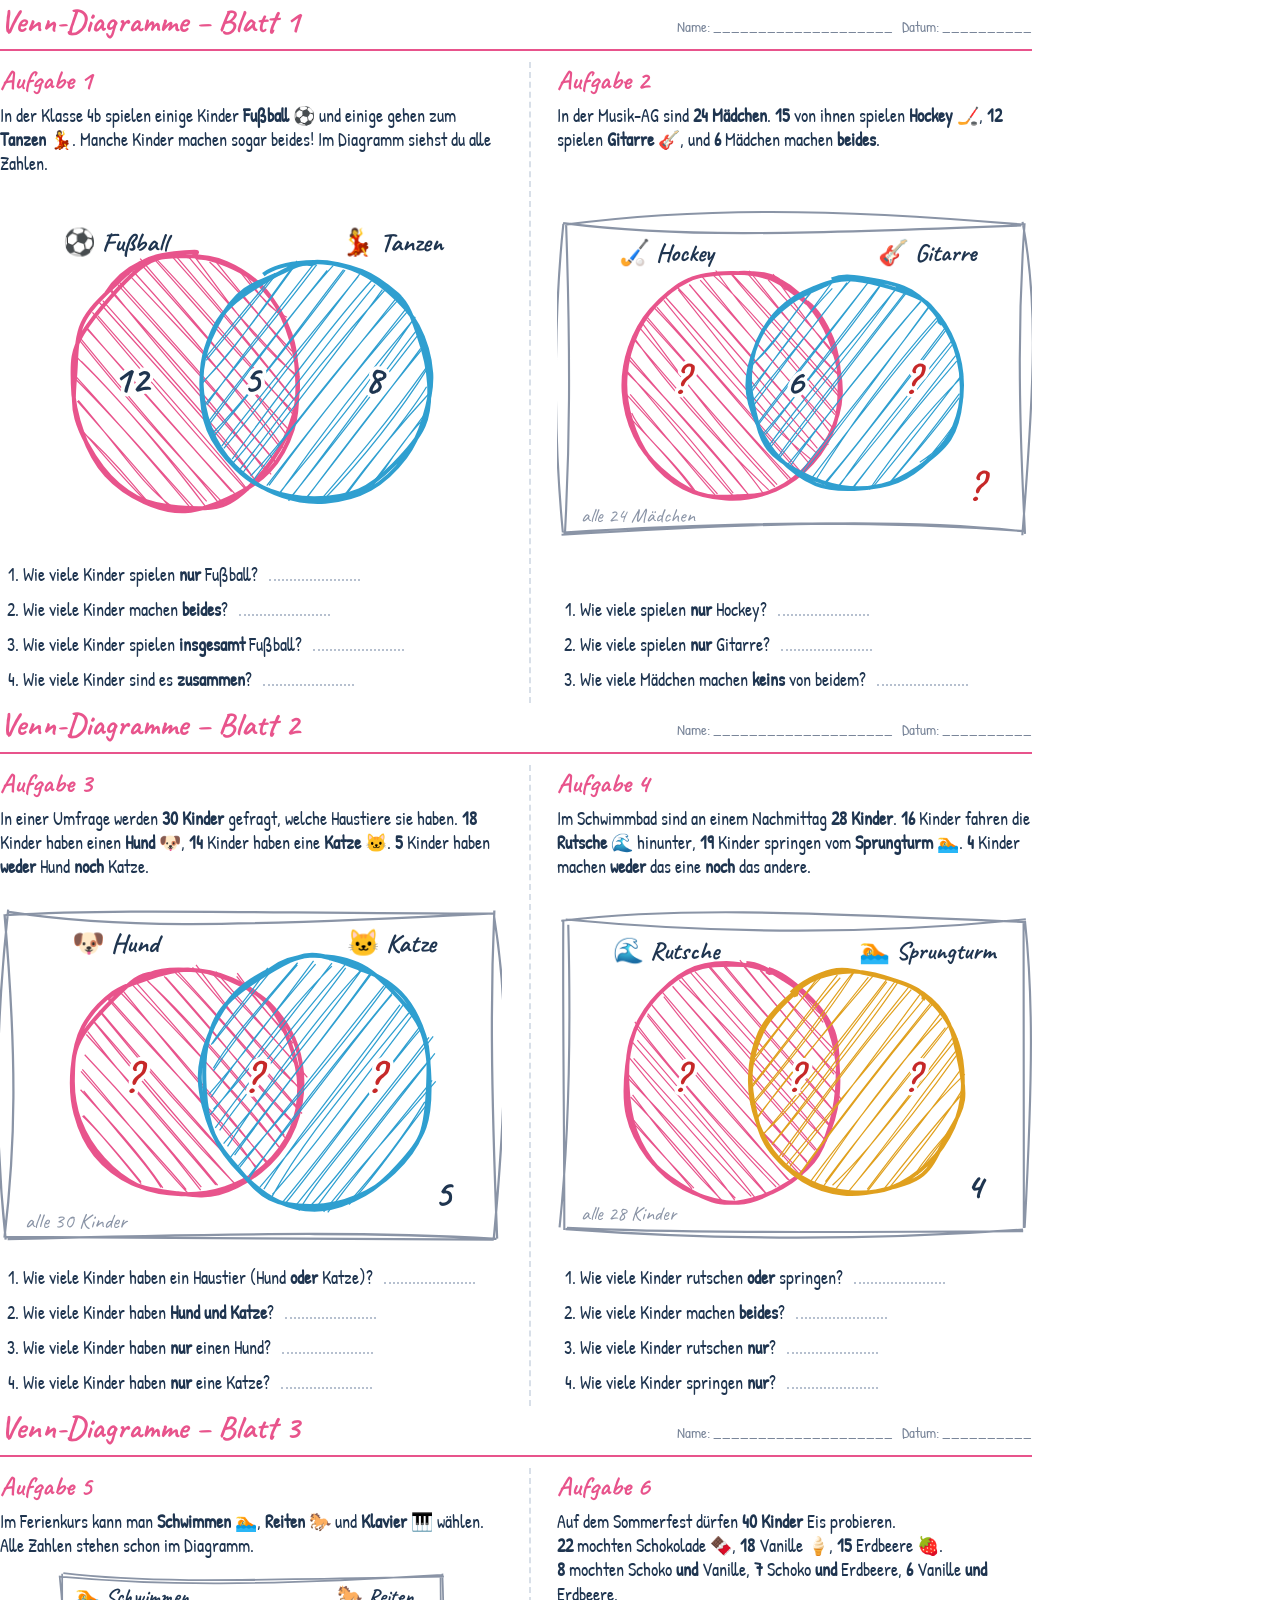
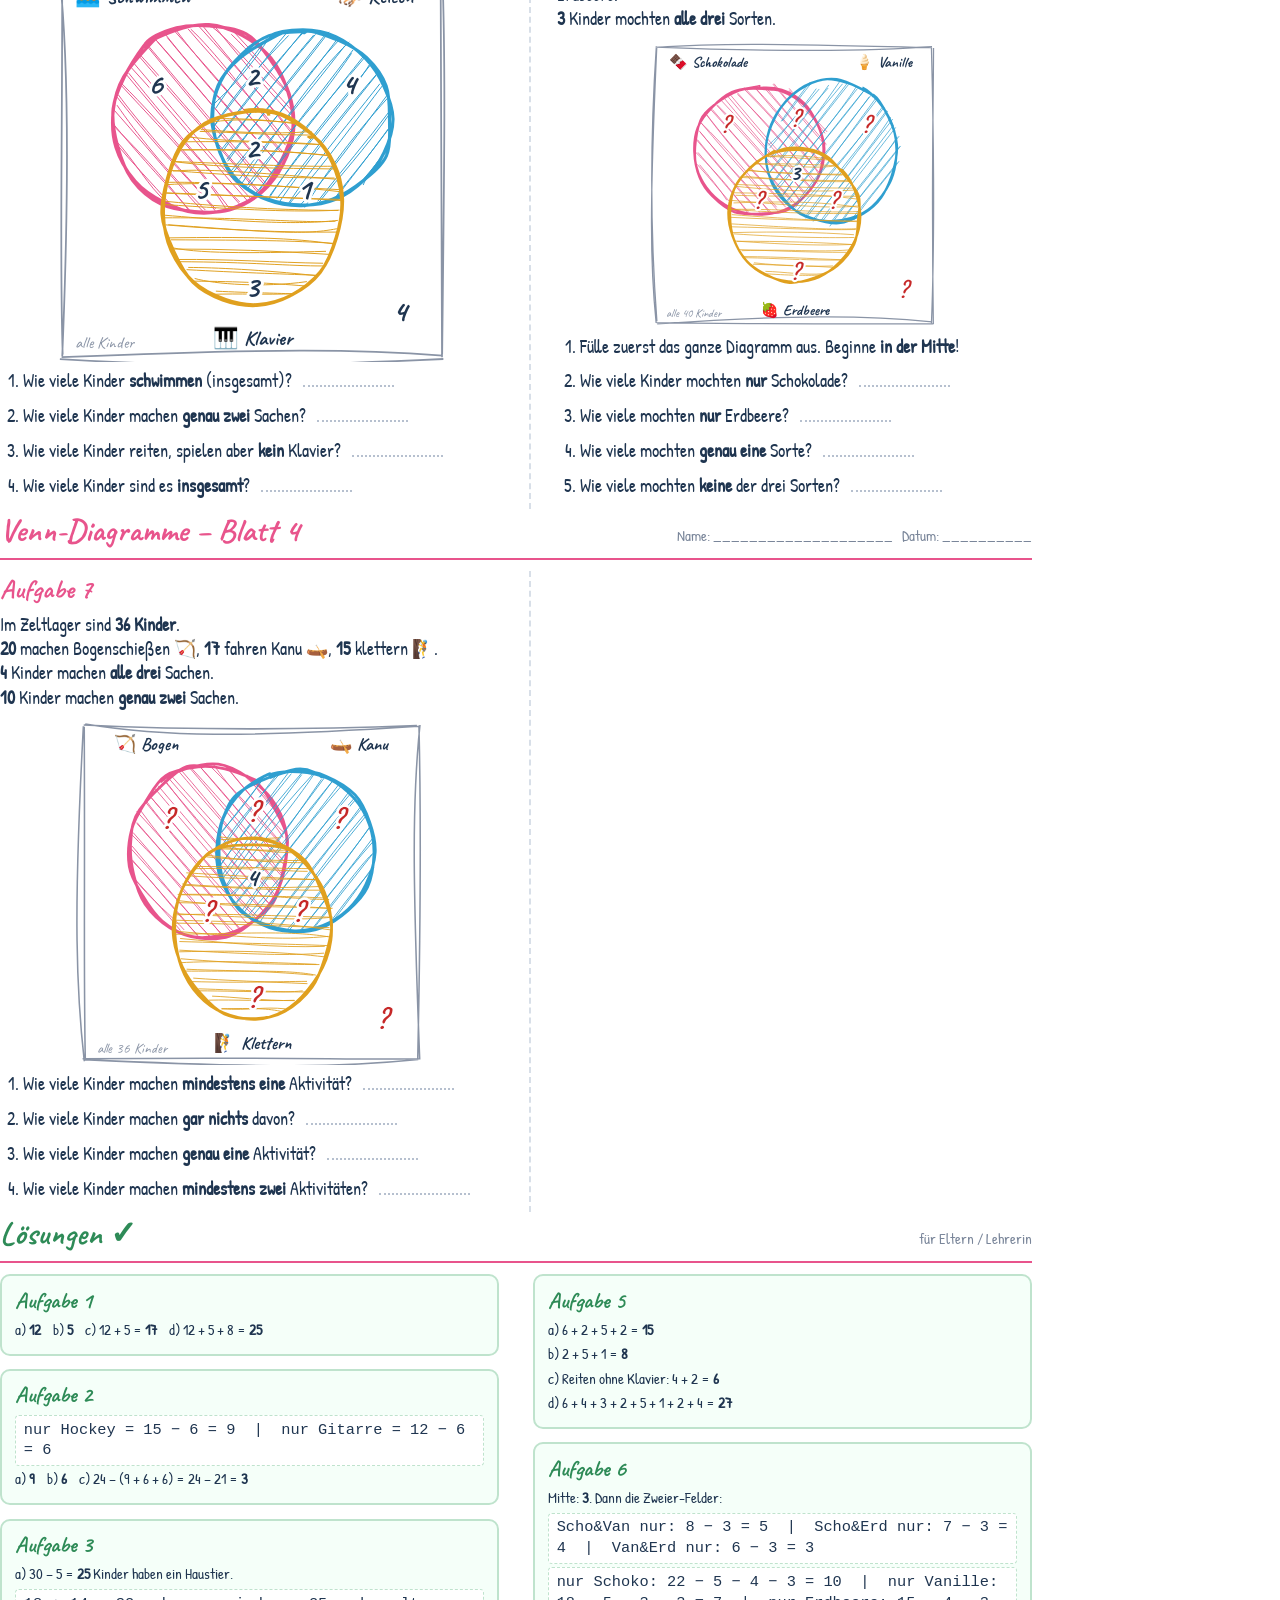
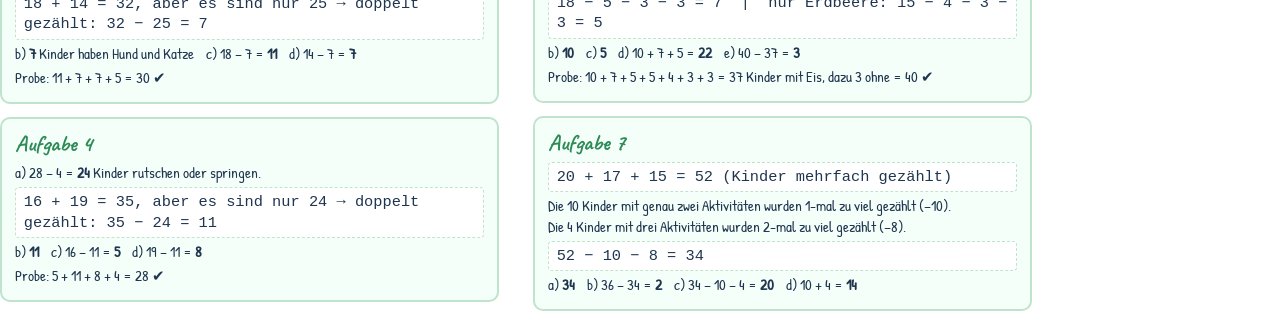
==== commit 94743f7c: "Druck: feste Seitenhoehe + overflow hidden, PDF-Export-Skript Co-authored-by: Shelley <shelley@exe.d" ====
--- a/arbeitsblatt.html
+++ b/arbeitsblatt.html
@@ -16,8 +16,9 @@
   body { font-family: 'Patrick Hand', 'Comic Sans MS', cursive;
          font-size: 13.5pt; line-height: 1.35; color: #1f3550; margin: 0;
          background: #fff; }
-  .page { page-break-after: always; width: 273mm; height: 187mm;
-          display: flex; flex-direction: column; }
+  .page { page-break-after: always; break-after: page;
+          width: 273mm; height: 186mm; max-height: 186mm;
+          overflow: hidden; display: flex; flex-direction: column; }
   .page:last-child { page-break-after: auto; }
 
   .kopf { display: flex; justify-content: space-between; align-items: baseline;
@@ -35,9 +36,8 @@
   .aufgabe h2 { font-family: 'Caveat', cursive; font-size: 20pt; font-weight: 700;
                 margin: 0 0 1.5mm; color: #e8548c; }
   .story { margin: 0 0 2mm; }
-  .bild { flex: 1 1 auto; min-height: 0; display: flex; justify-content: center;
-          align-items: center; margin: 1mm 0 2mm; }
-  .bild svg { width: 100%; height: 100%; }
+  .bild { flex: 1 1 0; min-height: 0; position: relative; margin: 1mm 0 2mm; }
+  .bild svg { position: absolute; top: 0; left: 0; width: 100%; height: 100%; }
   .text { flex: 0 0 auto; }
 
   ol.fragen { margin: 0; padding-left: 6mm; }
@@ -46,7 +46,7 @@
            min-width: 24mm; margin-left: 2mm; }
 
   /* Loesungsblatt */
-  .loesung { height: auto; }
+  .loesung { height: auto; max-height: none; overflow: visible; }
   .loesung h1 { color: #2e8b57; }
   .lspalten { column-count: 2; column-gap: 9mm; }
   .lbox { break-inside: avoid; border: 2.5px solid #bfe3cd; background: #f5fff9;
